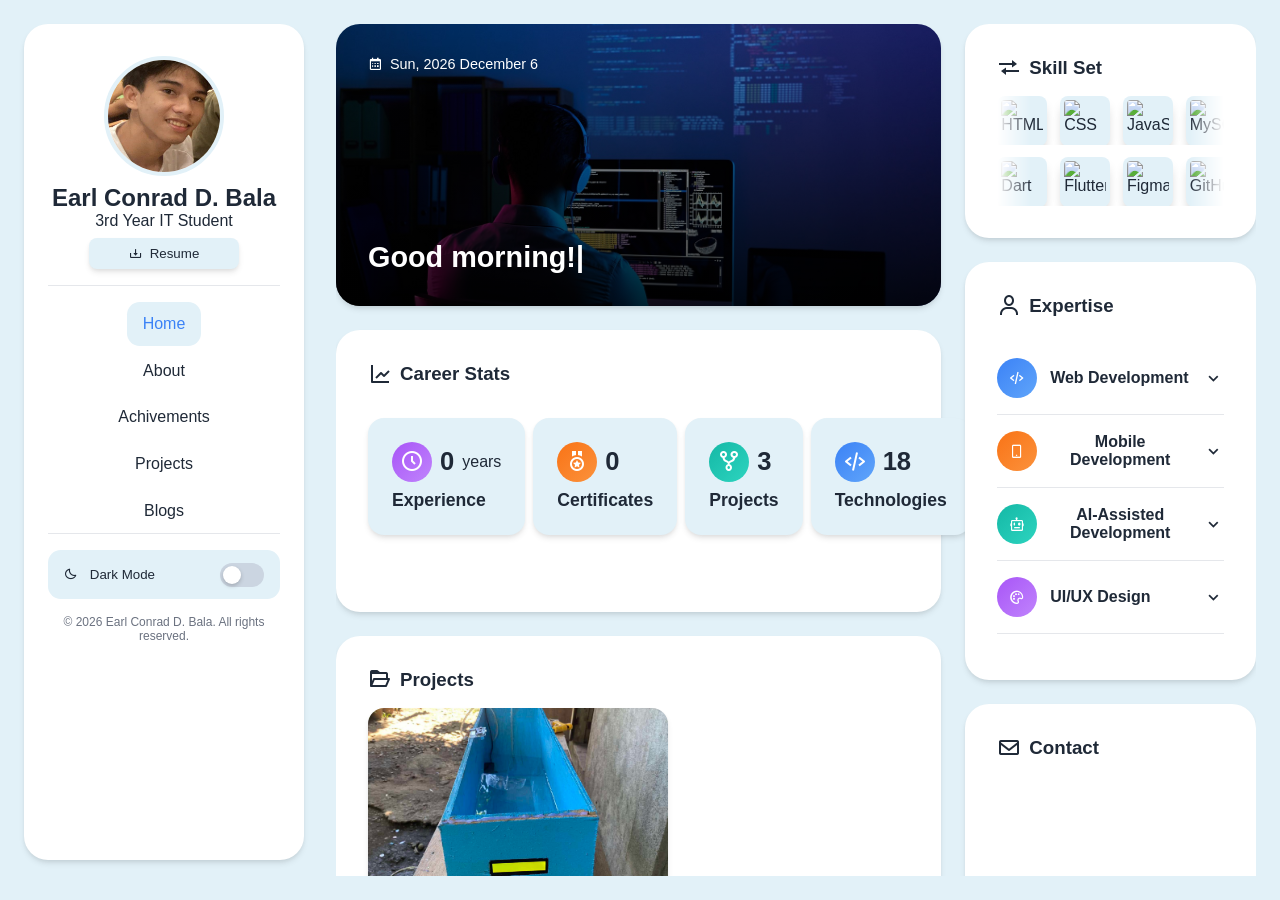
==== index.html @ 39a130de "added project list to mohe section" ====
<!DOCTYPE html>
<html lang="en">

<head>
    <meta charset="UTF-8">
    <meta name="viewport" content="width=device-width, initial-scale=1.0">
    <title>my Portfolio</title>

    <link rel="stylesheet" href="css/cvstyle.css">
    <link rel="preconnect" href="https://ghchart.rshah.org">
    <link rel="stylesheet" href="https://cdnjs.cloudflare.com/ajax/libs/font-awesome/6.5.2/css/all.min.css"
        integrity="sha512-SnH5WK+bZxgPHs44uWIX+LLJAJ9/2PkPKZ5QiAj6Ta86w+fsb2TkcmfRyVX3pBnMFcV7oQPJkl9QevSCWr3W6A=="
        crossorigin="anonymous" referrerpolicy="no-referrer" />
    <link href='https://unpkg.com/boxicons@2.1.4/css/boxicons.min.css' rel='stylesheet'>
</head>

<body>
    <div class="main-container">
        <aside class="sidebar">
            <div class="profile">
                <img src="assets/456375498_1080657356783289_3718818559264155464_n.jpg" alt="profile-image">
                <h2>Earl Conrad D. Bala</h2>
                <p>3rd Year IT Student</p>
                <div class="download-resume">
                    <button class="download-resume-button">
                        <i class="bx bx-download"></i>
                        <p>Resume</p>
                    </button>
                </div>
            </div>
            <nav class="sidebar-menu">
                <ul>
                    <li>
                        <a href="#home" class="active">Home</a>
                    </li>
                    <li>
                        <a href="#about">About</a>
                    </li>
                    <li>
                        <a href="#achivements">Achivements</a>
                    </li>
                    <li>
                        <a href="#projects">Projects</a>
                    </li>
                    <li>
                        <a href="#blogs">Blogs</a>
                    </li>
                </ul>
            </nav>
            <div class="theme-toggle">
                <button class="theme-toggle-button">
                    <div class="theme-info">
                        <i class="bx bx-moon"></i>
                        <span>Dark Mode</span>
                    </div>
                    <div class="toggle-switch"></div>
                </button>
            </div>
            <footer class="sidebar-footer">
                <p>&copy; 2026 Earl Conrad D. Bala. All rights reserved.</p>
            </footer>
        </aside>
        <main>
            <section id="home" class="active">
                <div class="bento-grid">
                    <div class="hero-card" id="hero-bg-card">
                        <div class="hero-date">
                            <i class='bx bx-calendar'></i>
                            <span id="current-date">Loading date...</span>
                        </div>
                        <div class="hero-content">
                            <h1 class="typing-text">
                                <span id="typewriter"></span><span class="caret">|</span>
                            </h1>
                        </div>
                    </div>
                    <div class="skill-set">
                        <div class="card-title">
                            <i class="bx bx-transfer"></i>
                            <h3>Skill Set</h3>
                        </div>
                        <div class="marquee-wrapper">
                            <div class="marquee-track marquee-left">
                                <div class="marquee-content">
                                    <img src="https://skillicons.dev/icons?i=html" alt="HTML" title="HTML">
                                    <img src="https://skillicons.dev/icons?i=css" alt="CSS" title="CSS">
                                    <img src="https://skillicons.dev/icons?i=js" alt="JavaScript" title="JavaScript">
                                    <img src="https://skillicons.dev/icons?i=mysql" alt="MySQL" title="MySQL">
                                    <img src="https://skillicons.dev/icons?i=php" alt="PHP" title="PHP">
                                    <img src="https://skillicons.dev/icons?i=java" alt="Java" title="Java">
                                    <img src="https://skillicons.dev/icons?i=nodejs" alt="Node.js" title="Node.js">
                                    <img src="https://skillicons.dev/icons?i=firebase" alt="Firebase" title="Firebase">
                                    <img src="https://skillicons.dev/icons?i=postgresql" alt="PostgreSQL"
                                        title="PostgreSQL">

                                    <!-- Duplicated for seamless loop -->
                                    <img src="https://skillicons.dev/icons?i=html" alt="HTML" title="HTML">
                                    <img src="https://skillicons.dev/icons?i=css" alt="CSS" title="CSS">
                                    <img src="https://skillicons.dev/icons?i=js" alt="JavaScript" title="JavaScript">
                                    <img src="https://skillicons.dev/icons?i=mysql" alt="MySQL" title="MySQL">
                                    <img src="https://skillicons.dev/icons?i=php" alt="PHP" title="PHP">
                                    <img src="https://skillicons.dev/icons?i=java" alt="Java" title="Java">
                                    <img src="https://skillicons.dev/icons?i=nodejs" alt="Node.js" title="Node.js">
                                    <img src="https://skillicons.dev/icons?i=firebase" alt="Firebase" title="Firebase">
                                    <img src="https://skillicons.dev/icons?i=postgresql" alt="PostgreSQL"
                                        title="PostgreSQL">
                                </div>
                            </div>
                            <div class="marquee-track marquee-right">
                                <div class="marquee-content">
                                    <img src="https://skillicons.dev/icons?i=dart" alt="Dart" title="Dart">
                                    <img src="https://skillicons.dev/icons?i=flutter" alt="Flutter" title="Flutter">
                                    <img src="https://skillicons.dev/icons?i=figma" alt="Figma" title="Figma">
                                    <img src="https://skillicons.dev/icons?i=github" alt="GitHub" title="GitHub">
                                    <img src="https://skillicons.dev/icons?i=cs" alt="C#" title="C#">
                                    <img src="https://skillicons.dev/icons?i=cpp" alt="C++" title="C++">
                                    <img src="https://skillicons.dev/icons?i=supabase" alt="Supabase" title="Supabase">
                                    <img src="https://skillicons.dev/icons?i=python" alt="Python" title="Python">

                                    <!-- Duplicated for seamless loop -->
                                    <img src="https://skillicons.dev/icons?i=dart" alt="Dart" title="Dart">
                                    <img src="https://skillicons.dev/icons?i=flutter" alt="Flutter" title="Flutter">
                                    <img src="https://skillicons.dev/icons?i=figma" alt="Figma" title="Figma">
                                    <img src="https://skillicons.dev/icons?i=github" alt="GitHub" title="GitHub">
                                    <img src="https://skillicons.dev/icons?i=cs" alt="C#" title="C#">
                                    <img src="https://skillicons.dev/icons?i=cpp" alt="C++" title="C++">
                                    <img src="https://skillicons.dev/icons?i=supabase" alt="Supabase" title="Supabase">
                                    <img src="https://skillicons.dev/icons?i=python" alt="Python" title="Python">

                                </div>
                            </div>
                        </div>
                    </div>
                    <div class="career-stats">
                        <div class="card-title">
                            <i class="bx bx-line-chart"></i>
                            <h3>Career Stats</h3>
                        </div>
                        <div class="stats-grid">
                            <div class="stats-card">
                                <div class="stats-top">
                                    <div class="stat-icon icon-purple">
                                        <i class="bx bx-time-five"></i>
                                    </div>
                                    <div class="stat-number">0<span>years</span></div>
                                </div>
                                <div class="stat-label">
                                    <p>Experience</p>
                                </div>
                            </div>
                            <div class="stats-card">
                                <div class="stats-top">
                                    <div class="stat-icon icon-orange">
                                        <i class="bx bx-medal"></i>
                                    </div>
                                    <div class="stat-number">0</div>
                                </div>
                                <div class="stat-label">
                                    <p>Certificates</p>
                                </div>
                            </div>
                            <div class="stats-card">
                                <div class="stats-top">
                                    <div class="stat-icon icon-teal">
                                        <i class="bx bx-git-repo-forked"></i>
                                    </div>
                                    <div class="stat-number">3</div>
                                </div>
                                <div class="stat-label">
                                    <p>Projects</p>
                                </div>
                            </div>
                            <div class="stats-card">
                                <div class="stats-top">
                                    <div class="stat-icon icon-blue">
                                        <i class="bx bx-code-alt"></i>
                                    </div>
                                    <div class="stat-number">18</div>
                                </div>
                                <div class="stat-label">
                                    <p>Technologies</p>
                                </div>
                            </div>
                        </div>
                    </div>
                    <div class="expertise">
                        <div class="card-title">
                            <i class="bx bx-user"></i>
                            <h3>Expertise</h3>
                        </div>
                        <div class="accordion">
                            <div class="accordion-item">
                                <button class="accordion-button" type="button" aria-expanded="false">
                                    <div class="accordion-left">
                                        <div class="acc-icon icon-blue">
                                            <i class="bx bx-code-alt"></i>
                                        </div>
                                        <span>Web Development</span>

                                    </div>
                                    <i class="bx bx-chevron-down acc-arrow"></i>
                                </button>
                                <div class="accordion-body">
                                    <p>Building responsive websites using HTML, CSS, JavaScript, PHP and Node.js.</p>
                                </div>
                            </div>

                            <div class="accordion-item">
                                <button class="accordion-button">
                                    <div class="accordion-left">
                                        <div class="acc-icon icon-orange">
                                            <i class="bx bx-mobile-alt"></i>
                                        </div>
                                        <span>Mobile Development</span>

                                    </div>
                                    <i class="bx bx-chevron-down acc-arrow"></i>
                                </button>
                                <div class="accordion-body">
                                    <p>Building cross-platform mobile apps using Flutter and Dart.</p>
                                </div>
                            </div>
                            <div class="accordion-item">
                                <button class="accordion-button">
                                    <div class="accordion-left">
                                        <div class="acc-icon icon-teal">
                                            <i class="bx bx-bot"></i>
                                        </div>
                                        <span>AI-Assisted Development</span>

                                    </div>
                                    <i class="bx bx-chevron-down acc-arrow"></i>
                                </button>
                                <div class="accordion-body">
                                    <p>Building projects efficiently using AI tools like
                                        GitHub Copilot, ChatGPT, and Claude to accelerate
                                        development while maintaining clean, readable code.</p>
                                </div>
                            </div>
                            <div class="accordion-item">
                                <button class="accordion-button">
                                    <div class="accordion-left">
                                        <div class="acc-icon icon-purple">
                                            <i class="bx bx-palette"></i>
                                        </div>
                                        <span>UI/UX Design</span>

                                    </div>
                                    <i class="bx bx-chevron-down acc-arrow"></i>
                                </button>
                                <div class="accordion-body">
                                    <p>Creating visually appealing and user-friendly interfaces using tools like Figma
                                        and Canva.</p>
                                </div>
                            </div>
                        </div>
                    </div>
                    <div class="featured-projects">
                        <div class="card-title">
                            <i class="bx bx-folder-open"></i>
                            <h3>Projects</h3>
                        </div>
                        <div class="featured-project-list">
                            
                        </div>
                        <button type="button" class="view-all-projects">
                                 View All Projects
                                <i class="bx bx-right-arrow-alt"></i>
                        </button>
                        
                    </div>
                    <div class="contact-info">
                        <div class="card-title">
                            <i class="bx bx-envelope"></i>
                            <h3>Contact</h3>
                        </div>
                    </div>
                </div>
            </section>
            <section id="about">
                <div class="about-content">
                    <div class="profie-card">

                    </div>
                    <div class="education">

                    </div>
                    <div class="aboutme">

                    </div>
                    <div class="experience">

                    </div>
                    <div class="projects">

                    </div>
                    <div class="certificates">

                    </div>
                    <div class="contact">

                    </div>
                </div>
            </section>
            <section id="achivements">
                <div class="achivements-content">
                </div>
            </section>
            <section id="projects">
                <div class="projects-content">
                    <a class="github-contributions-card" href="https://github.com/bullet35-repo"
                        target="_blank" rel="noopener noreferrer">
                        <div class="github-contributions-heading">
                            <div>
                                <i class="bx bxl-github"></i>
                                <h2>GitHub Contributions</h2>
                            </div>
                            <span>View profile <i class="bx bx-link-external"></i></span>
                        </div>
                        <div class="github-contributions-grid">
                            <img src="https://ghchart.rshah.org/219653/bullet35-repo"
                                alt="GitHub contribution calendar for bullet35-repo" loading="eager"
                                fetchpriority="high">
                        </div>
                    </a>

                    <h2 class="projects-section-title">Projects</h2>
                    <div class="project-list"></div>
                </div>
            </section>
            <section id="blogs">
                <div class="blogs-content">
                </div>
            </section>
        </main>
    </div>
    <script src="functions.js"></script>
</body>

</html>
---- css/cvstyle.css ----
:root {
    --bg-color: #E2F1f8;
    --card-bg: #FFFFFF;
    --text-main: #1f2937;
    --text-muted: #6b7280;
    --accent-blue: #3b82f6;
    --border-color: #e5e7eb;
    --hover-color: #0d2244;
    --theme-hover-bg: #d1e3ee;
    --toggle-bg: #cbd5e1;
    --toggle-knob: #ffffff;
    --dark-card-bg: #2D3748;
    --dark-card-text: #ffffff;
    --card-shadow: 0 4px 6px -1px rgba(0, 0, 0, 0.1), 0 2px 4px -1px rgba(0, 0, 0, 0.06);
}

body.dark-theme {
    --bg-color: #111827;
    --card-bg: #1f2937;
    --text-main: #f9fafb;
    --text-muted: #cbd5e1;
    --border-color: #374151;
    --hover-color: #3b82f6;
    --theme-hover-bg: #374151;
    --toggle-bg: #4b5563;
    --toggle-knob: #f9fafb;
    --dark-card-bg: #111827;
    --dark-card-text: #f9fafb;
    --card-shadow: 0 4px 12px rgba(0, 0, 0, 0.35);
}

* {
    margin: 0;
    padding: 0;
    box-sizing: border-box;
    font-family: 'Inter', 'Segoe UI', sans-serif;
}

html,
body {
    height: 100%;
    overflow: hidden;
    /* The PAGE itself never scrolls */
}

body {
    background-color: var(--bg-color);
    color: var(--text-main);
    padding: 1.5rem;
    box-sizing: border-box;
    transition: background-color 0.3s ease, color 0.3s ease;
}

a {
    text-decoration: none;
    color: inherit;
}

li {
    list-style: none;
}

.main-container {
    max-width: 1400px;
    margin: 0 auto;
    display: flex;
    gap: 2rem;
    align-items: flex-start;
    height: 100%;
}

.sidebar {
    background-color: var(--card-bg);
    border-radius: 1.5rem;
    padding: 2rem 1.5rem;
    box-shadow: var(--card-shadow);
    width: 280px;
    flex-shrink: 0;
    top: 1rem;
    height: calc(100vh - 4rem);

}

.profile {
    display: flex;
    flex-direction: column;
    align-items: center;
    text-align: left;
    border-bottom: 1px solid var(--border-color);
}

.profile img {
    width: 120px;
    height: 120px;
    border-radius: 50%;
    object-fit: cover;
    margin-bottom: .5rem;
    border: 4px solid var(--bg-color);
}

.profile .download-resume {
    margin-top: .5rem;
    margin-bottom: 1rem;
}

.profile .download-resume-button {
    width: 150px;
    background-color: var(--bg-color);
    color: var(--text-main);
    border: none;
    box-shadow: var(--card-shadow);
    padding: 0.5rem 1rem;
    border-radius: 0.5rem;
    cursor: pointer;
    display: flex;
    align-items: center;
    justify-content: center;
    gap: 0.5rem;

}

.profile .download-resume-button:hover {
    background-color: var(--accent-blue);
    color: var(--card-bg);
    transform: translateY(-2px);
    transition: all 0.3s ease;
}

.sidebar-menu {
    flex-grow: 1;
    margin-top: 1rem;
}

.sidebar-menu ul {
    display: flex;
    flex-direction: column;
    gap: .2rem;
    align-items: center;
}

.sidebar-menu a {
    display: flex;
    align-items: center;
    padding: 0.8rem 1rem;
    border-radius: 0.8rem;
    color: var(--text-main);
    transition: all 0.3s ease;
}

.sidebar-menu a:hover {
    background-color: var(--bg-color);
    color: var(--accent-blue);
    transform: translateX(5px);
}

.sidebar-menu a.active {
    background-color: var(--bg-color);
    color: var(--accent-blue);
}

.theme-toggle {
    display: flex;
    justify-content: center;
    border-top: 1px solid var(--border-color);
    padding-top: 1rem;
    width: 100%;
}

.theme-toggle-button {
    background-color: var(--bg-color);
    border: none;
    padding: 0.8rem 1rem;
    border-radius: 0.8rem;
    cursor: pointer;
    color: var(--text-main);
    display: flex;
    justify-content: space-between;
    align-items: center;
    width: 100%;
    transition: all 0.3s ease;
}

.theme-info {
    display: flex;
    align-items: center;
    gap: 0.8rem;
    font-weight: 500;
}


.theme-toggle-button:hover {
    background-color: var(--theme-hover-bg);
    /* Slightly darker than bg-color on hover */
}

.toggle-switch {
    width: 44px;
    height: 24px;
    background-color: var(--toggle-bg);
    border-radius: 20px;
    position: relative;
    transition: all 0.3s ease;
}

.toggle-switch::before {
    content: '';
    position: absolute;
    width: 18px;
    height: 18px;
    background-color: var(--toggle-knob);
    border-radius: 50%;
    top: 3px;
    left: 3px;
    box-shadow: 0 2px 4px rgba(0, 0, 0, 0.2);
    transition: transform 0.3s ease;
}

.theme-toggle-button:hover {
    background-color: var(--theme-hover-bg);
}

.theme-toggle-button.active .toggle-switch {
    background-color: var(--accent-blue);
}

.theme-toggle-button.active .toggle-switch::before {
    transform: translateX(20px);
}

.sidebar-footer {
    text-align: center;
    font-size: 0.75rem;
    color: var(--text-muted);
    margin-top: 1rem;
}

main {
    flex-grow: 1;
    width: 100%;
    overflow-y: auto;
    height: calc(100vh - 3rem);
    padding-bottom: 2rem;
    scrollbar-width: none;
    -ms-overflow-style: none;
}

main::-webkit-scrollbar {
    display: none;
}

main section {
    display: none;
}

main section.active {
    display: block;
}

.bento-grid {
    display: grid;
    grid-template-columns: repeat(6, 1fr);
    grid-auto-rows: 10px;
    gap: 1.5rem;
    grid-auto-flow: dense;
}

.bento-grid>div {
    background-color: var(--card-bg);
    border-radius: 1.5rem;
    box-shadow: var(--card-shadow);
    padding: 2rem;
    display: flex;
    flex-direction: column;
    justify-content: space-between;
}

.hero-card {
    grid-column: span 4;
    grid-row: span 9;
    background-color: var(--dark-card-bg);
    color: var(--dark-card-text);
    background-size: cover;
    background-position: center;
    transition: background-image 1s ease-in-out;
    position: relative;
    overflow: hidden;
    z-index: 1;
}

.hero-card::before {
    content: '';
    position: absolute;
    top: 0;
    left: 0;
    right: 0;
    bottom: 0;
    background: linear-gradient(to top, rgba(0, 0, 0, 0.8) 0%, rgba(0, 0, 0, 0.1) 100%);
    z-index: -1;
}

.hero-date {
    display: flex;
    align-items: center;
    gap: 0.5rem;
    font-size: 0.9rem;
    font-weight: 500;
}

.hero-content {
    margin-top: auto;
}

.typing-text {
    font-size: 1.8rem;
    font-weight: 600;
    white-space: nowrap;
}

.caret {
    display: inline-block;
    animation: blink 0.75s step-end infinite;
}

@keyframes blink {
    50% {
        opacity: 0;
    }
}

.skill-set {
    grid-column: span 2;
    grid-row: span 7;
}

.marquee-wrapper {
    display: flex;
    flex-direction: column;
    gap: 0.8rem;
    overflow: hidden;
}

.marquee-track {
    overflow: hidden;
    width: 100%;
    -webkit-mask-image: linear-gradient(to right,
            transparent 0%,
            white 15%,
            white 85%,
            transparent 100%);
    mask-image: linear-gradient(to right,
            transparent 0%,
            white 15%,
            white 85%,
            transparent 100%);
}

.marquee-content {
    display: flex;
    gap: 0.8rem;
    width: max-content;
}


.marquee-content img {
    width: 50px;
    height: 50px;
    object-fit: contain;
    border-radius: 8px;
    padding: 4px;
    background-color: var(--bg-color);
    transition: transform 0.2s ease;
    box-shadow: 0 8px 12px -4px rgba(0, 0, 0, 0.25);
}

.marquee-content img:hover {
    cursor: pointer;

}

.marquee-track:hover .marquee-content {
    animation-play-state: paused;
}

.marquee-left .marquee-content {
    animation: scroll-left 12s linear infinite;
}

.marquee-right .marquee-content {
    animation: scroll-right 12s linear infinite;
}


@keyframes scroll-left {
    0% {
        transform: translateX(0);
    }

    100% {
        transform: translateX(-50%);
    }
}

@keyframes scroll-right {
    0% {
        transform: translateX(-50%);
    }

    100% {
        transform: translateX(0);
    }
}

.card-title {
    display: flex;
    justify-content: flex-start;
    align-items: center;
    gap: 0.5rem;
    font-weight: 600;
    margin-bottom: 1rem;
}

.card-title i {
    font-size: 1.5rem;
}

.bento-grid>.career-stats {
    grid-column: span 4;
    grid-row: span 9;
    justify-content: flex-start;
    gap: 0.5rem;
}

.stats-grid {
    display: grid;
    grid-template-columns: repeat(4, 1fr);
    gap: 0.5rem;
    margin-top: 0.5rem;
}

.stats-card {
    display: flex;
    flex-direction: column;
    gap: 0.5rem;
    background-color: var(--bg-color);
    padding: 1.5rem;
    border-radius: 1rem;
    box-shadow: var(--card-shadow);
}

.stats-card:hover {
    cursor: pointer;
    background-color: var(--hover-color);
    transition: all 0.3s ease;
    color: var(--card-bg);
}

.stats-top {
    display: flex;
    align-items: center;
    gap: 0.5rem;
}

.stat-icon {
    width: 40px;
    height: 40px;
    border-radius: 50%;
    display: flex;
    align-items: center;
    justify-content: center;
    font-size: 1rem;
    color: white;
    flex-shrink: 0;
}

.stat-icon i {
    font-size: 1.5rem;
}

.icon-purple {
    background: linear-gradient(135deg, #a855f7, #c084fc);
}

.icon-orange {
    background: linear-gradient(135deg, #f97316, #fb923c);
}

.icon-teal {
    background: linear-gradient(135deg, #14b8a6, #2dd4bf);
}

.icon-blue {
    background: linear-gradient(135deg, #3b82f6, #60a5fa);
}

.stat-number {
    font-size: 1.6rem;
    font-weight: 700;
    line-height: 1;
    display: flex;
    justify-content: center;
    align-items: center;
    gap: 0.5rem;
}

.stat-number span {
    font-size: 1rem;
    font-weight: 400;
}

.stat-label {
    font-size: 1.1rem;
    font-weight: 600;
}

.bento-grid>.expertise {
    grid-column: span 2;
    grid-row: span 13;
    justify-content: flex-start;
    gap: 0.5rem;
}

.accordion {
    display: flex;
    flex-direction: column;
    width: 100%;
}

.accordion-item {
    border-bottom: 1px solid var(--border-color);
}



.accordion-button {
    display: flex;
    background: none;
    border: none;
    cursor: pointer;
    color: inherit;
    align-items: center;
    justify-content: space-between;
    width: 100%;
    gap: 0.8rem;
    padding: 1rem 0;
}

.accordion-left {
    display: flex;
    align-items: center;
    gap: 0.8rem;
    font-weight: 600;
    font-size: 1rem;
}

.acc-icon {
    width: 40px;
    height: 40px;
    border-radius: 50%;
    flex-shrink: 0;
    display: flex;
    align-items: center;
    justify-content: center;
    font-size: 1rem;
    color: var(--card-bg);
}

.acc-arrow {
    font-size: 1.3rem;
    transition: all 0.3s ease;
}

.accordion-body {
    max-height: 0;
    overflow: hidden;
    opacity: 0;
    transform: translateY(-6px);
    transition: max-height 0.35s ease, opacity 0.25s ease, transform 0.25s ease;
}

.accordion-item.open .accordion-body {
    opacity: 1;
    transform: translateY(0);
}

.accordion-item.open .acc-arrow {
    transform: rotate(180deg);
}

.accordion-body p {
    font-size: 0.88rem;
    color: var(--text-muted);
    padding-bottom: 0.7rem;
    line-height: 1.6;
}

.featured-projects {
    grid-column: span 4;
    grid-row: span 13;
    background-color: var(--dark-card-bg);
    color: var(--text-main);
}
.featured-project-list {
    display: grid;
    grid-template-columns: repeat(auto-fill, minmax(240px, 300px));
    gap: 1rem;
    align-items: start;
}

.project-card-compact {
    display: block;
    width: 100%;
}

.project-card-compact img {
    width: 100%;
    height: 160px;
    min-height: 0;
    object-fit: cover;
}

.project-card-compact .project-card-content {
    padding: 0.8rem;
}

.project-card-compact .project-card-content h3 {
    font-size: 1rem;
}

.project-card-compact .project-card-content p,
.project-card-compact .project-technologies {
    display: none;
}

.view-all-projects {
    display: flex;
    align-items: center;
    justify-content: center;
    gap: 0.4rem;
    width: 100%;
    margin-top: 1rem;
    padding: 0.75rem;
    color: white;
    background-color: var(--accent-blue);
    border: 0;
    border-radius: 8px;
    cursor: pointer;
}

.view-all-projects:hover {
    filter: brightness(0.9);
}
.contact-info {
    grid-column: span 2;
    grid-row: span 7;
    background-color: var(--dark-card-bg);
    color: var(--text-main);
}

.about-content {
    display: grid;
    grid-template-columns: repeat(2, 1fr);
    grid-auto-rows: 10px;
    gap: 1.5rem;
    grid-auto-flow: dense;
}
.projects-content {
    display: flex;
    flex-direction: column;
    gap: 1.5rem;
    width: 100%;
}

.project-list {
    display: grid;
    grid-template-columns: repeat(auto-fill, minmax(260px, 360px));
    gap: 1.5rem;
    width: 100%;
}

.project-card {
    overflow: hidden;
    background-color: var(--card-bg);
    color: var(--text-main);
    border-radius: 16px;
    box-shadow: var(--card-shadow);
}

.project-card img {
    display: block;
    width: 100%;
    height: 220px;
    object-fit: cover;
}

.project-card-content {
    padding: 1.25rem;
}

.project-card-content p {
    margin: 0.75rem 0;
    color: var(--text-muted);
}

.project-technologies {
    display: flex;
    flex-wrap: wrap;
    gap: 0.5rem;
    margin-bottom: 1rem;
}

.project-technologies span {
    padding: 0.3rem 0.65rem;
    background-color: var(--theme-hover-bg);
    border-radius: 999px;
    font-size: 0.8rem;
}

.project-card a {
    color: var(--accent-blue);
    font-weight: 600;
    text-decoration: none;
}

.github-contributions-card {
    display: block;
    padding: 1.5rem;
    margin-bottom: 2rem;
    overflow: hidden;
    color: var(--text-main);
    background-color: var(--card-bg);
    border: 1px solid var(--border-color);
    border-radius: 1rem;
    box-shadow: var(--card-shadow);
    text-decoration: none;
}

.github-contributions-heading,
.github-contributions-heading>div {
    display: flex;
    align-items: center;
}

.github-contributions-heading {
    justify-content: space-between;
    gap: 1rem;
    margin-bottom: 1.25rem;
}

.github-contributions-heading>div {
    gap: 0.65rem;
}

.github-contributions-heading i {
    font-size: 1.5rem;
}

.github-contributions-heading span {
    color: var(--accent-blue);
    font-size: 0.9rem;
}

.github-contributions-grid {
    overflow-x: auto;
}

.github-contributions-grid img {
    display: block;
    width: 100%;
    min-width: 680px;
    height: auto;
    transition: filter 0.25s ease;
}

.projects-section-title {
    margin-bottom: 1rem;
    color: var(--text-main);
}

body.dark-theme .github-contributions-card {
    background: linear-gradient(145deg, #1f2937, #172033);
    border-color: #3b475a;
    box-shadow: 0 12px 28px rgba(0, 0, 0, 0.28);
}

body.dark-theme .github-contributions-heading h2,
body.dark-theme .github-contributions-heading>div>i {
    color: #f8fafc;
}

body.dark-theme .github-contributions-heading span {
    color: #60a5fa;
}

body.dark-theme .github-contributions-grid img {
    filter: brightness(0.72) contrast(1.12) saturate(1.2);
}

body.dark-theme .github-contributions-card:hover {
    border-color: #4b83c3;
    transform: translateY(-2px);
}

.github-contributions-card {
    transition: transform 0.2s ease, border-color 0.2s ease,
        box-shadow 0.2s ease, background-color 0.2s ease;
}

.about-content>div {
    background-color: var(--card-bg);
    border-radius: 1.5rem;
    box-shadow: var(--card-shadow);
    padding: 2rem;
    display: flex;
    flex-direction: column;
    justify-content: space-between;
}
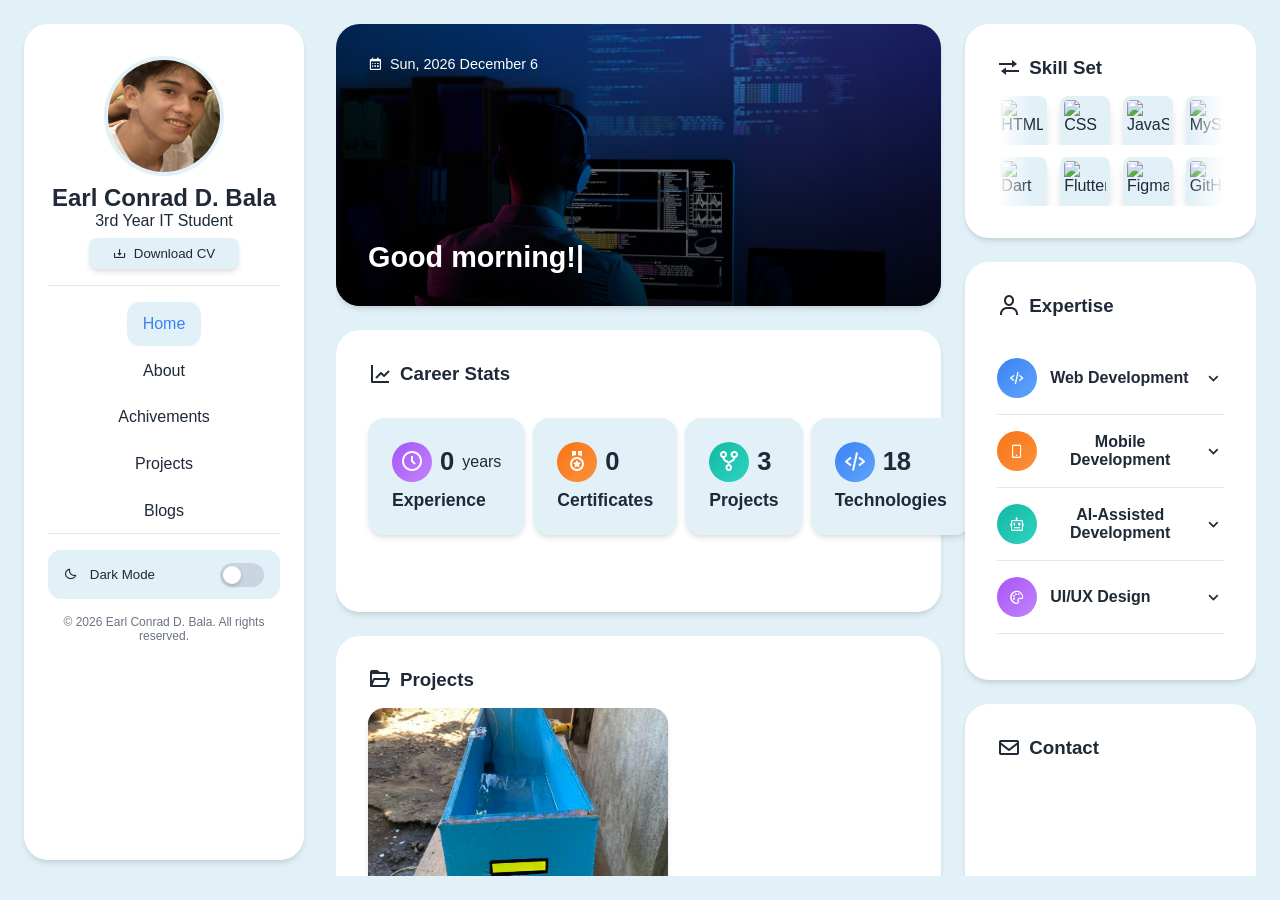
==== commit cde76858: "change cv label" ====
--- a/index.html
+++ b/index.html
@@ -24,7 +24,7 @@
                 <div class="download-resume">
                     <button class="download-resume-button">
                         <i class="bx bx-download"></i>
-                        <p>Resume</p>
+                        <p>Download CV</p>
                     </button>
                 </div>
             </div>
--- a/css/cvstyle.css
+++ b/css/cvstyle.css
@@ -1,3 +1,6 @@
+/* ==================================================
+   Theme variables
+   ================================================== */
 :root {
     --bg-color: #E2F1f8;
     --card-bg: #FFFFFF;
@@ -29,6 +32,9 @@
     --card-shadow: 0 4px 12px rgba(0, 0, 0, 0.35);
 }
 
+/* ==================================================
+   Reset and global elements
+   ================================================== */
 * {
     margin: 0;
     padding: 0;
@@ -60,6 +66,9 @@
     list-style: none;
 }
 
+/* ==================================================
+   Main page layout
+   ================================================== */
 .main-container {
     max-width: 1400px;
     margin: 0 auto;
@@ -69,6 +78,9 @@
     height: 100%;
 }
 
+/* ==================================================
+   Sidebar, profile, navigation, and theme toggle
+   ================================================== */
 .sidebar {
     background-color: var(--card-bg);
     border-radius: 1.5rem;
@@ -234,6 +246,9 @@
     margin-top: 1rem;
 }
 
+/* ==================================================
+   Main content and section navigation
+   ================================================== */
 main {
     flex-grow: 1;
     width: 100%;
@@ -256,6 +271,9 @@
     display: block;
 }
 
+/* ==================================================
+   Home: shared bento-grid cards
+   ================================================== */
 .bento-grid {
     display: grid;
     grid-template-columns: repeat(6, 1fr);
@@ -274,6 +292,9 @@
     justify-content: space-between;
 }
 
+/* ==================================================
+   Home: hero
+   ================================================== */
 .hero-card {
     grid-column: span 4;
     grid-row: span 9;
@@ -327,6 +348,9 @@
     }
 }
 
+/* ==================================================
+   Home: skill set marquee
+   ================================================== */
 .skill-set {
     grid-column: span 2;
     grid-row: span 7;
@@ -410,6 +434,9 @@
     }
 }
 
+/* ==================================================
+   Shared card headings
+   ================================================== */
 .card-title {
     display: flex;
     justify-content: flex-start;
@@ -423,6 +450,9 @@
     font-size: 1.5rem;
 }
 
+/* ==================================================
+   Home: career statistics
+   ================================================== */
 .bento-grid>.career-stats {
     grid-column: span 4;
     grid-row: span 9;
@@ -512,6 +542,9 @@
     font-weight: 600;
 }
 
+/* ==================================================
+   Home: expertise accordion
+   ================================================== */
 .bento-grid>.expertise {
     grid-column: span 2;
     grid-row: span 13;
@@ -593,6 +626,9 @@
     line-height: 1.6;
 }
 
+/* ==================================================
+   Home: featured projects and contact card
+   ================================================== */
 .featured-projects {
     grid-column: span 4;
     grid-row: span 13;
@@ -656,6 +692,9 @@
     color: var(--text-main);
 }
 
+/* ==================================================
+   About section
+   ================================================== */
 .about-content {
     display: grid;
     grid-template-columns: repeat(2, 1fr);
@@ -663,6 +702,9 @@
     gap: 1.5rem;
     grid-auto-flow: dense;
 }
+/* ==================================================
+   Projects section
+   ================================================== */
 .projects-content {
     display: flex;
     flex-direction: column;
@@ -776,6 +818,7 @@
     color: var(--text-main);
 }
 
+/* Projects: dark-mode contribution card adjustments */
 body.dark-theme .github-contributions-card {
     background: linear-gradient(145deg, #1f2937, #172033);
     border-color: #3b475a;
@@ -805,6 +848,7 @@
         box-shadow 0.2s ease, background-color 0.2s ease;
 }
 
+/* Shared placeholders for About cards */
 .about-content>div {
     background-color: var(--card-bg);
     border-radius: 1.5rem;
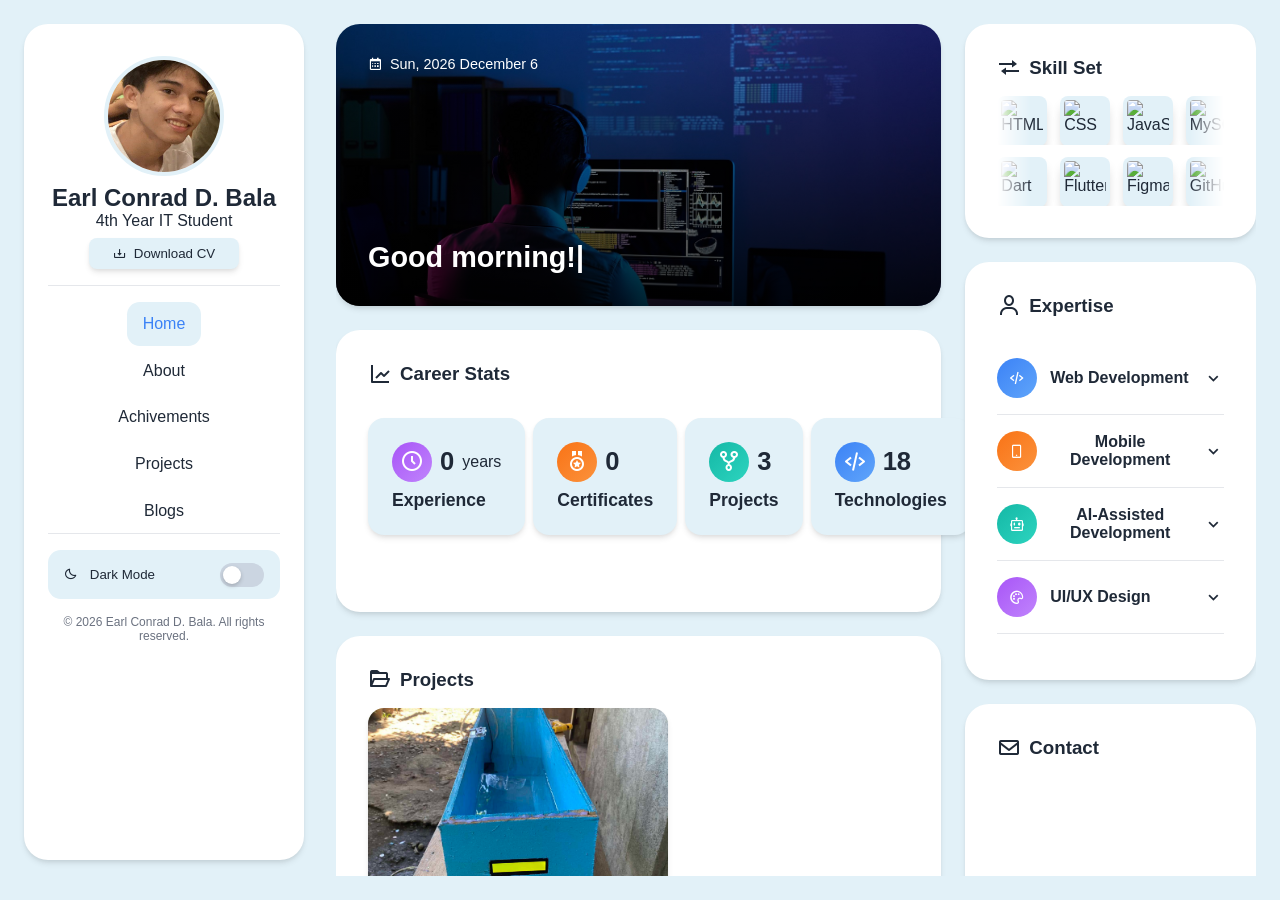
==== commit 9e0131b0: "ok" ====
--- a/index.html
+++ b/index.html
@@ -20,7 +20,7 @@
             <div class="profile">
                 <img src="assets/456375498_1080657356783289_3718818559264155464_n.jpg" alt="profile-image">
                 <h2>Earl Conrad D. Bala</h2>
-                <p>3rd Year IT Student</p>
+                <p>4th Year IT Student</p>
                 <div class="download-resume">
                     <button class="download-resume-button">
                         <i class="bx bx-download"></i>
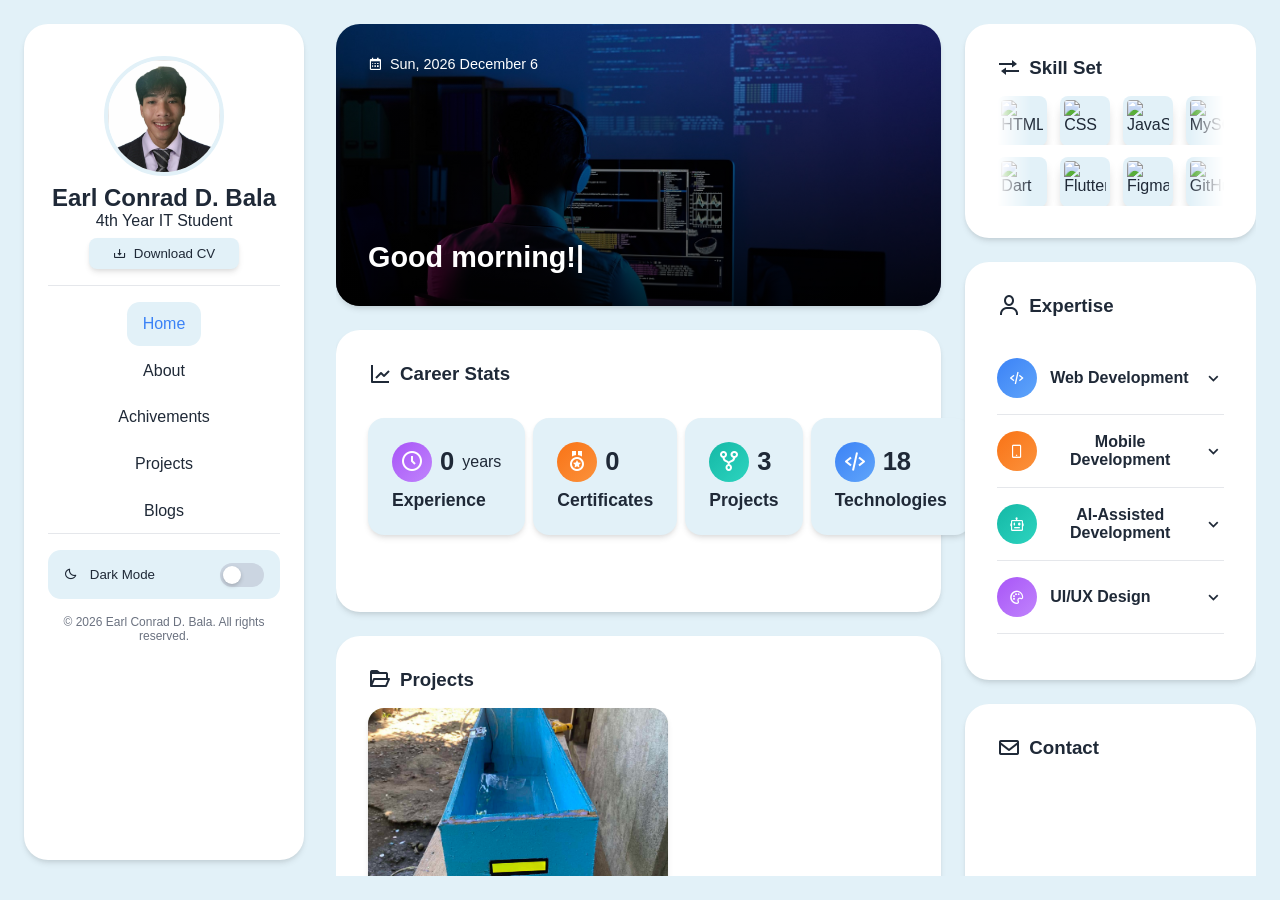
==== commit ca321968: "updated profile pic" ====
--- a/index.html
+++ b/index.html
@@ -18,7 +18,7 @@
     <div class="main-container">
         <aside class="sidebar">
             <div class="profile">
-                <img src="assets/456375498_1080657356783289_3718818559264155464_n.jpg" alt="profile-image">
+                <img src="assets/profilepic.jpg" alt="profile-image">
                 <h2>Earl Conrad D. Bala</h2>
                 <p>4th Year IT Student</p>
                 <div class="download-resume">
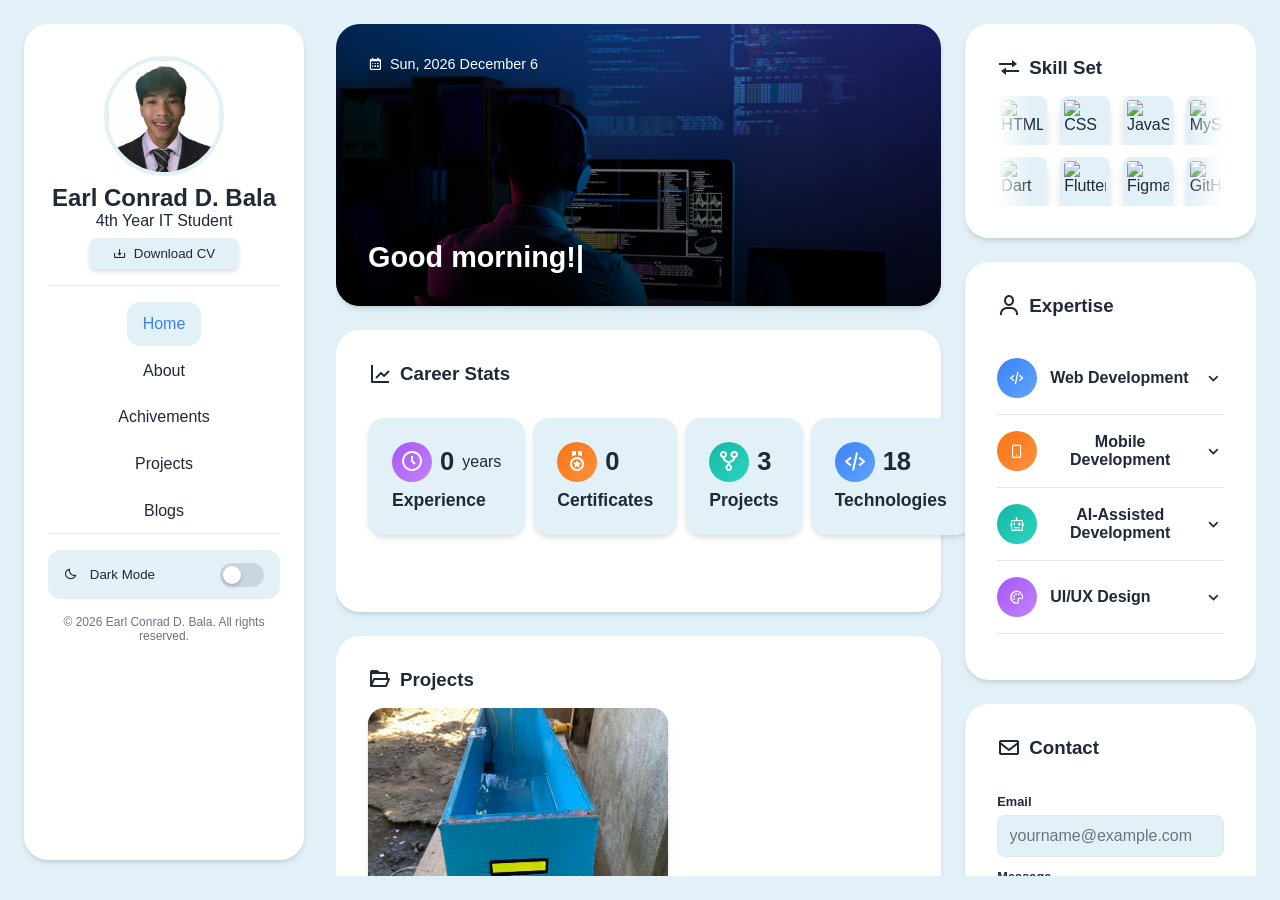
==== commit 717839f5: "implement contact form in home page and enhance contribution layout and added hover for tooltip" ====
--- a/index.html
+++ b/index.html
@@ -7,7 +7,7 @@
     <title>my Portfolio</title>
 
     <link rel="stylesheet" href="css/cvstyle.css">
-    <link rel="preconnect" href="https://ghchart.rshah.org">
+    <link rel="preconnect" href="https://github-contributions-api.jogruber.de">
     <link rel="stylesheet" href="https://cdnjs.cloudflare.com/ajax/libs/font-awesome/6.5.2/css/all.min.css"
         integrity="sha512-SnH5WK+bZxgPHs44uWIX+LLJAJ9/2PkPKZ5QiAj6Ta86w+fsb2TkcmfRyVX3pBnMFcV7oQPJkl9QevSCWr3W6A=="
         crossorigin="anonymous" referrerpolicy="no-referrer" />
@@ -273,7 +273,76 @@
                         <div class="card-title">
                             <i class="bx bx-envelope"></i>
                             <h3>Contact</h3>
-                        </div>
+                            
+                        </div>
+                        <div class="contact-content">
+                                <form class="contact-form" action="#" method="post">
+                                    <div class="form-group">
+                                        <label for="contact-email">Email</label>
+                                        <input 
+                                        type="email"
+                                        id="contact-email"
+                                        name="email"
+                                        placeholder="yourname@example.com"
+                                        autocomplete="email"
+                                        required
+                                        >
+                                    </div>
+                                    <div class="form-group">
+                                        <label for="contact-message">Message</label>
+                                        <textarea 
+                                        name="message" 
+                                        id="contact-message"
+                                        placeholder="Write your message..."
+                                        rows="4"
+                                        required
+                                        >
+                                        </textarea>
+                                    </div>
+                                    <button type="submit">
+                                        <i class="bx bx-send"></i>
+                                    </button>
+                                </form>
+                                <ul class="contact-icons">
+                                    <li>
+                                        <a href=""
+                                        target="_blank"
+                                        rel="noopener no-referrer"
+                                        aria-label="GitHub Profile"
+                                        >
+                                        <i class="bx bxl-github"></i>
+                                        </a>
+                                    </li>
+                                    <li>
+                                        <a href=""
+                                        target="_blank"
+                                        rel="noopener no-referrer"
+                                        aria-label="Linkedin Proifle"
+                                        >
+                                        <i class="bx bxl-linkedin-square"></i>
+                                        </a>
+                                    </li>
+                                    <li>
+                                        <a href=""
+                                        target="_blank"
+                                        rel="noopener no-referrer"
+                                        aria-label="Facebook Profile"
+                                        >
+                                        <i class="bx bxl-facebook-circle"></i>
+                                        </a>
+                                    </li>
+                                    <li>
+                                        <a href=""
+                                        target="_blank"
+                                        rel="noopener no-referrer"
+                                        aria-label="Twitter Profile"
+                                        >
+                                        <i class="bx bxl-twitter-x"></i>
+                                        </a>
+                                    </li>
+                                    
+                                </ul>
+                            </div>
                     </div>
                 </div>
             </section>
@@ -317,10 +386,9 @@
                             </div>
                             <span>View profile <i class="bx bx-link-external"></i></span>
                         </div>
-                        <div class="github-contributions-grid">
-                            <img src="https://ghchart.rshah.org/219653/bullet35-repo"
-                                alt="GitHub contribution calendar for bullet35-repo" loading="eager"
-                                fetchpriority="high">
+                        <div class="github-contributions-grid" id="github-contributions-grid"
+                            aria-live="polite">
+                            <p class="contributions-status">Loading contributions...</p>
                         </div>
                     </a>
 
--- a/css/cvstyle.css
+++ b/css/cvstyle.css
@@ -691,7 +691,112 @@
     background-color: var(--dark-card-bg);
     color: var(--text-main);
 }
-
+.contact-info {
+    grid-column: span 2;
+    grid-row: span 13;
+    background-color: var(--card-bg);
+    color: var(--text-main);
+}
+
+.contact-content {
+    display: flex;
+    flex-direction: column;
+    gap: 1rem;
+}
+
+.contact-form {
+    display: flex;
+    flex-direction: column;
+    gap: 0.75rem;
+}
+
+.form-group {
+    display: flex;
+    flex-direction: column;
+    gap: 0.35rem;
+}
+
+.form-group label {
+    color: var(--text-main);
+    font-size: 0.8rem;
+    font-weight: 600;
+}
+
+.form-group input,
+.form-group textarea {
+    width: 100%;
+    padding: 0.7rem;
+    color: var(--text-main);
+    background-color: var(--bg-color);
+    border: 1px solid var(--border-color);
+    border-radius: 8px;
+    outline: none;
+    font: inherit;
+    transition: border-color 0.2s ease, box-shadow 0.2s ease;
+}
+
+.form-group textarea {
+    min-height: 75px;
+    resize: vertical;
+}
+
+.form-group input::placeholder,
+.form-group textarea::placeholder {
+    color: var(--text-muted);
+}
+
+.form-group input:focus,
+.form-group textarea:focus {
+    border-color: var(--accent-blue);
+    box-shadow: 0 0 0 3px rgb(59 130 246 / 15%);
+}
+
+.contact-form button {
+    display: flex;
+    align-items: center;
+    justify-content: center;
+    gap: 0.5rem;
+    width: 100%;
+    padding: 0.7rem;
+    color: white;
+    background-color: var(--accent-blue);
+    border: none;
+    border-radius: 8px;
+    font-weight: 600;
+    cursor: pointer;
+    transition: transform 0.2s ease, filter 0.2s ease;
+}
+
+.contact-form button:hover {
+    filter: brightness(0.9);
+    transform: translateY(-2px);
+}
+.contact-icons {
+    display: flex;
+    justify-content: center;
+    gap: 0.75rem;
+    padding-top: 0.25rem;
+}
+
+.contact-icons a {
+    display: grid;
+    place-items: center;
+    width: 36px;
+    height: 36px;
+    color: var(--text-main);
+    background-color: var(--bg-color);
+    border: 1px solid var(--border-color);
+    border-radius: 50%;
+    font-size: 1.2rem;
+    transition: all 0.2s ease;
+}
+
+.contact-icons a:hover {
+    color: white;
+    background-color: var(--accent-blue);
+    border-color: var(--accent-blue);
+    transform: translateY(-3px);
+}
 /* ==================================================
    About section
    ================================================== */
@@ -803,14 +908,109 @@
 
 .github-contributions-grid {
     overflow-x: auto;
-}
-
-.github-contributions-grid img {
-    display: block;
-    width: 100%;
-    min-width: 680px;
-    height: auto;
-    transition: filter 0.25s ease;
+    padding: 1rem 1rem 3rem;
+    background-color: var(--card-bg);
+    border: 1px solid var(--border-color);
+    border-radius: 0.65rem;
+}
+
+.contribution-chart {
+    width: max-content;
+}
+
+.contribution-months {
+    display: grid;
+    grid-template-columns: repeat(53, 14px);
+    gap: 4px;
+    min-width: 950px;
+    margin: 0 0 0.55rem 38px;
+    color: var(--text-muted);
+    font-size: 0.72rem;
+}
+
+.contribution-months span {
+    width: max-content;
+    white-space: nowrap;
+}
+
+.contribution-chart-body {
+    display: flex;
+    align-items: flex-start;
+    gap: 8px;
+}
+
+.contribution-weekdays {
+    display: grid;
+    grid-template-rows: repeat(7, 14px);
+    gap: 4px;
+    width: 30px;
+    color: var(--text-muted);
+    font-size: 0.68rem;
+    line-height: 14px;
+}
+
+.weekday-monday { grid-row: 2; }
+.weekday-wednesday { grid-row: 4; }
+.weekday-friday { grid-row: 6; }
+
+.contribution-calendar {
+    display: grid;
+    grid-template-rows: repeat(7, 14px);
+    grid-auto-flow: column;
+    grid-auto-columns: 14px;
+    gap: 4px;
+    width: max-content;
+    min-width: 950px;
+}
+
+.contribution-day {
+    position: relative;
+    width: 14px;
+    height: 14px;
+    background-color: #ebedf0;
+    border-radius: 3px;
+    outline: none;
+}
+
+.contribution-day[data-level="1"] { background-color: #9be9a8; }
+.contribution-day[data-level="2"] { background-color: #40c463; }
+.contribution-day[data-level="3"] { background-color: #30a14e; }
+.contribution-day[data-level="4"] { background-color: #216e39; }
+
+.contribution-day::after {
+    content: attr(data-tooltip);
+    position: absolute;
+    z-index: 10;
+    top: calc(100% + 8px);
+    left: 50%;
+    padding: 0.4rem 0.55rem;
+    color: #fff;
+    background-color: #111827;
+    border-radius: 6px;
+    font-size: 0.72rem;
+    line-height: 1.2;
+    white-space: nowrap;
+    opacity: 0;
+    pointer-events: none;
+    transform: translateX(-50%) translateY(-3px);
+    transition: opacity 0.15s ease, transform 0.15s ease;
+}
+
+.contribution-day:hover,
+.contribution-day:focus-visible {
+    outline: 2px solid var(--accent-blue);
+    outline-offset: 2px;
+}
+
+.contribution-day:hover::after,
+.contribution-day:focus-visible::after {
+    opacity: 1;
+    transform: translateX(-50%) translateY(0);
+}
+
+.contributions-status {
+    color: var(--text-muted);
+    font-size: 0.9rem;
 }
 
 .projects-section-title {
@@ -834,8 +1034,15 @@
     color: #60a5fa;
 }
 
-body.dark-theme .github-contributions-grid img {
-    filter: brightness(0.72) contrast(1.12) saturate(1.2);
+body.dark-theme .contribution-day { background-color: #30363d; }
+body.dark-theme .contribution-day[data-level="1"] { background-color: #0e4429; }
+body.dark-theme .contribution-day[data-level="2"] { background-color: #006d32; }
+body.dark-theme .contribution-day[data-level="3"] { background-color: #26a641; }
+body.dark-theme .contribution-day[data-level="4"] { background-color: #39d353; }
+
+body.dark-theme .github-contributions-grid {
+    background-color: #0d1117;
+    border-color: #30363d;
 }
 
 body.dark-theme .github-contributions-card:hover {
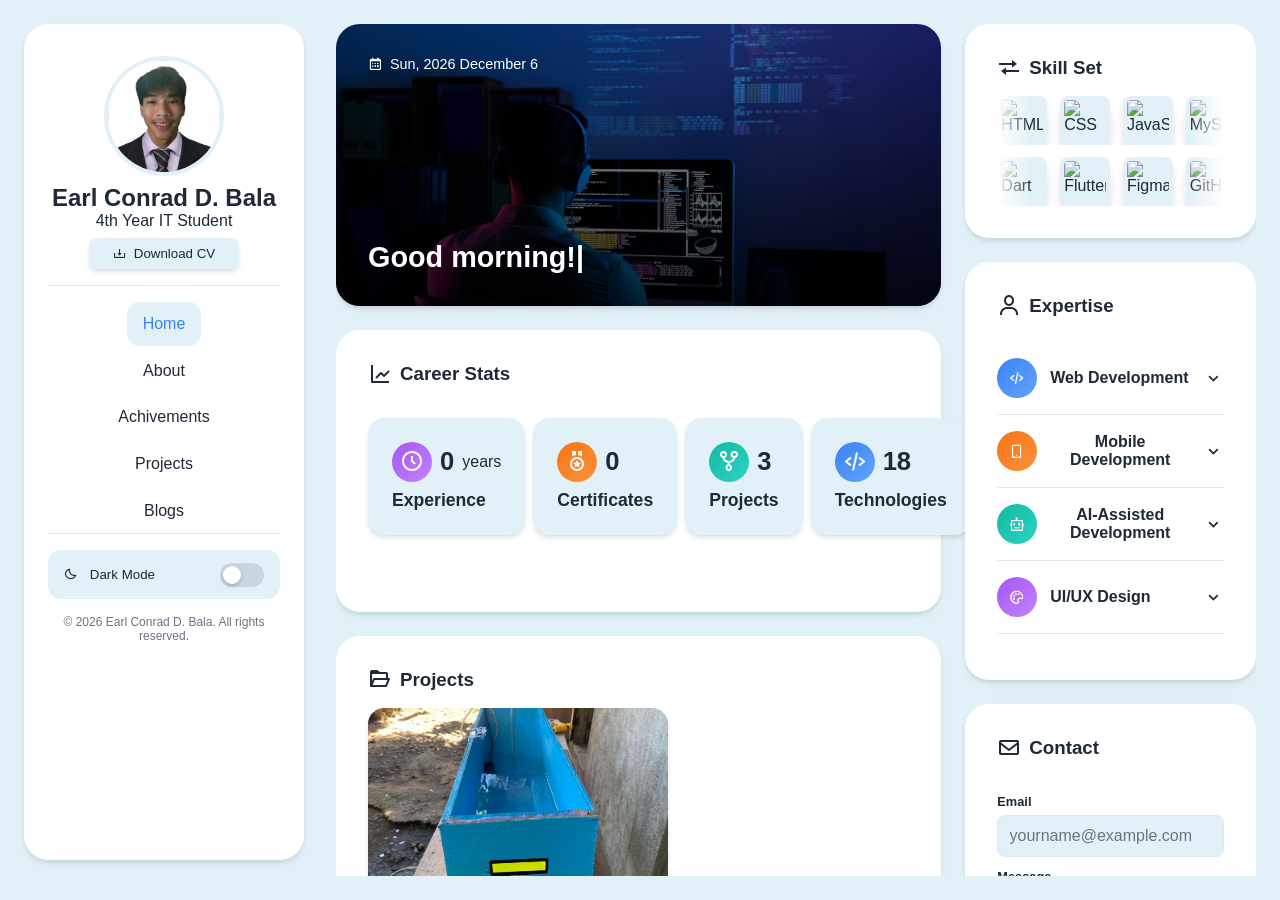
==== commit 47602575: "added link of socials" ====
--- a/index.html
+++ b/index.html
@@ -305,7 +305,7 @@
                                 </form>
                                 <ul class="contact-icons">
                                     <li>
-                                        <a href=""
+                                        <a href="https://github.com/bullet35-repo"
                                         target="_blank"
                                         rel="noopener no-referrer"
                                         aria-label="GitHub Profile"
@@ -314,7 +314,7 @@
                                         </a>
                                     </li>
                                     <li>
-                                        <a href=""
+                                        <a href="https://www.linkedin.com/in/earl-conrad-bala-04a6453b1/"
                                         target="_blank"
                                         rel="noopener no-referrer"
                                         aria-label="Linkedin Proifle"
@@ -323,7 +323,7 @@
                                         </a>
                                     </li>
                                     <li>
-                                        <a href=""
+                                        <a href="https://www.facebook.com/earlconrad.bala"
                                         target="_blank"
                                         rel="noopener no-referrer"
                                         aria-label="Facebook Profile"
@@ -337,7 +337,7 @@
                                         rel="noopener no-referrer"
                                         aria-label="Twitter Profile"
                                         >
-                                        <i class="bx bxl-twitter-x"></i>
+                                        <i class="bx bxl-twitter"></i>
                                         </a>
                                     </li>
                                     
